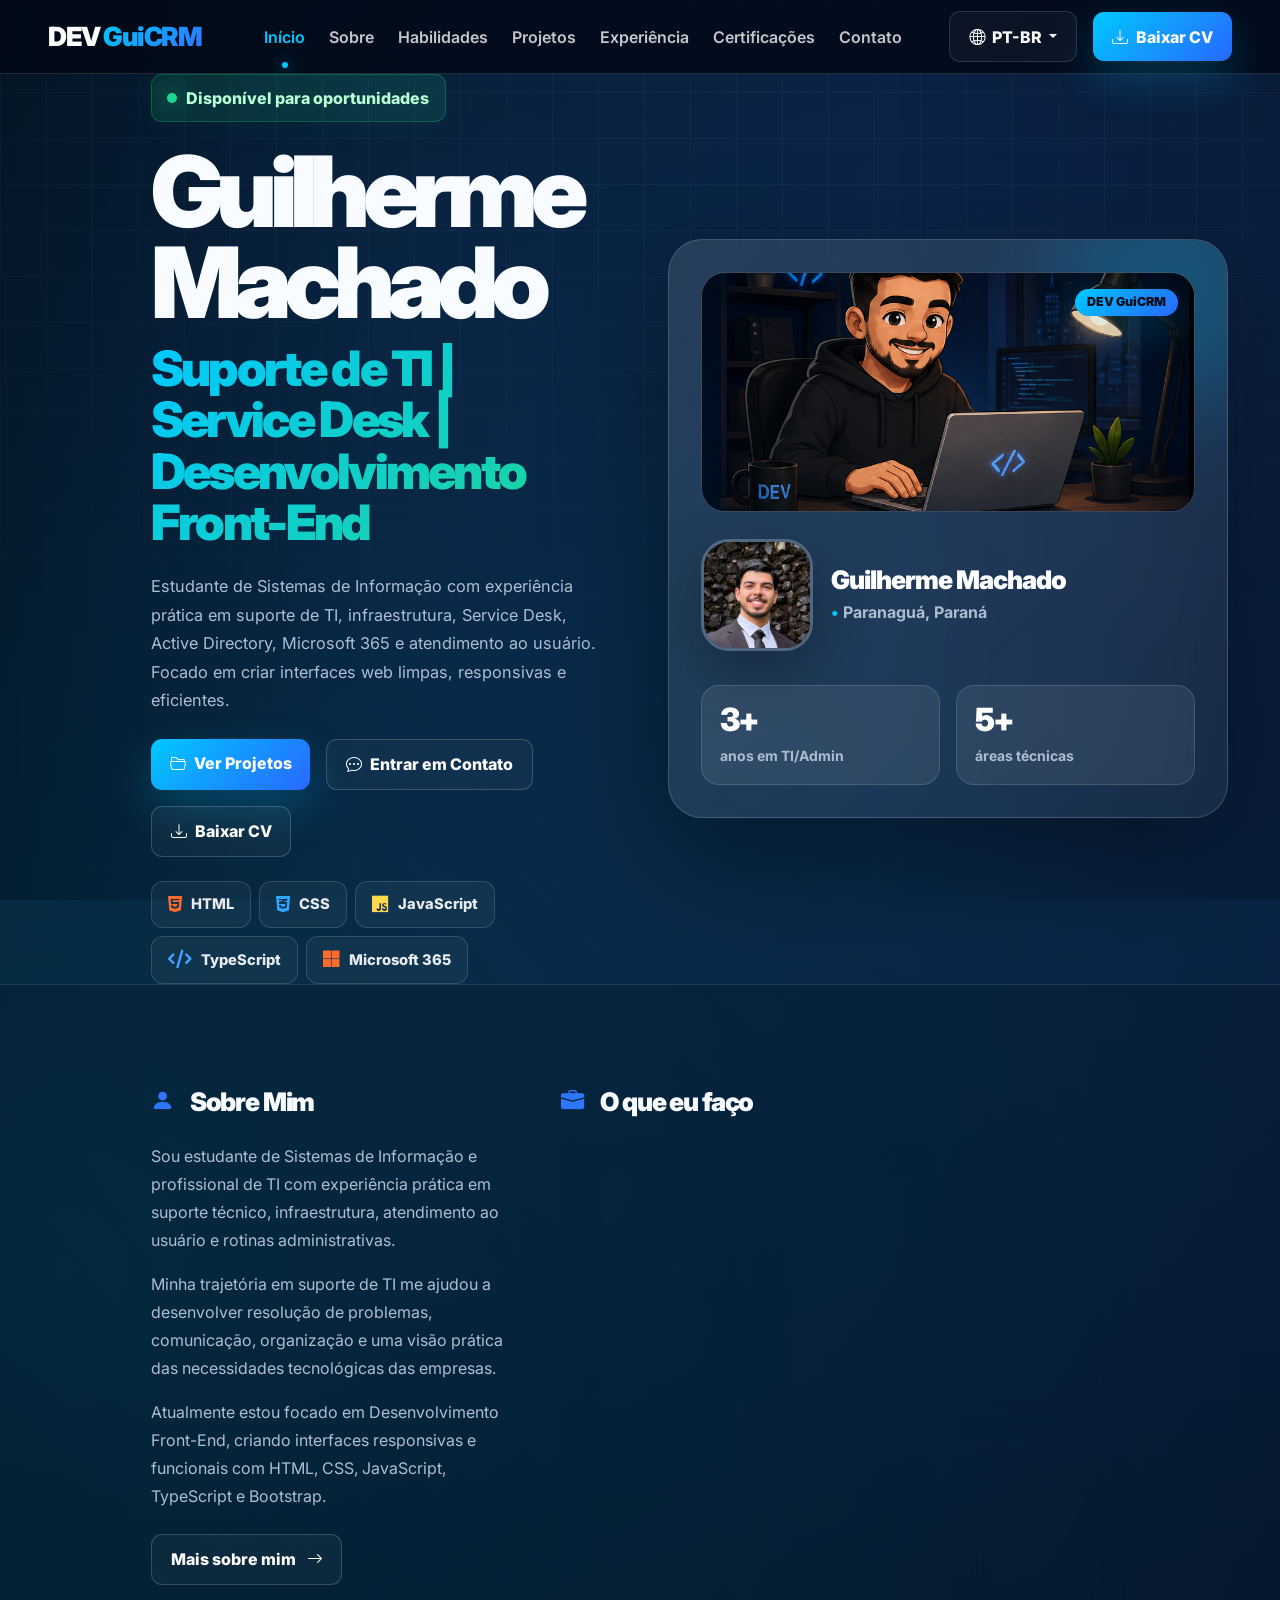
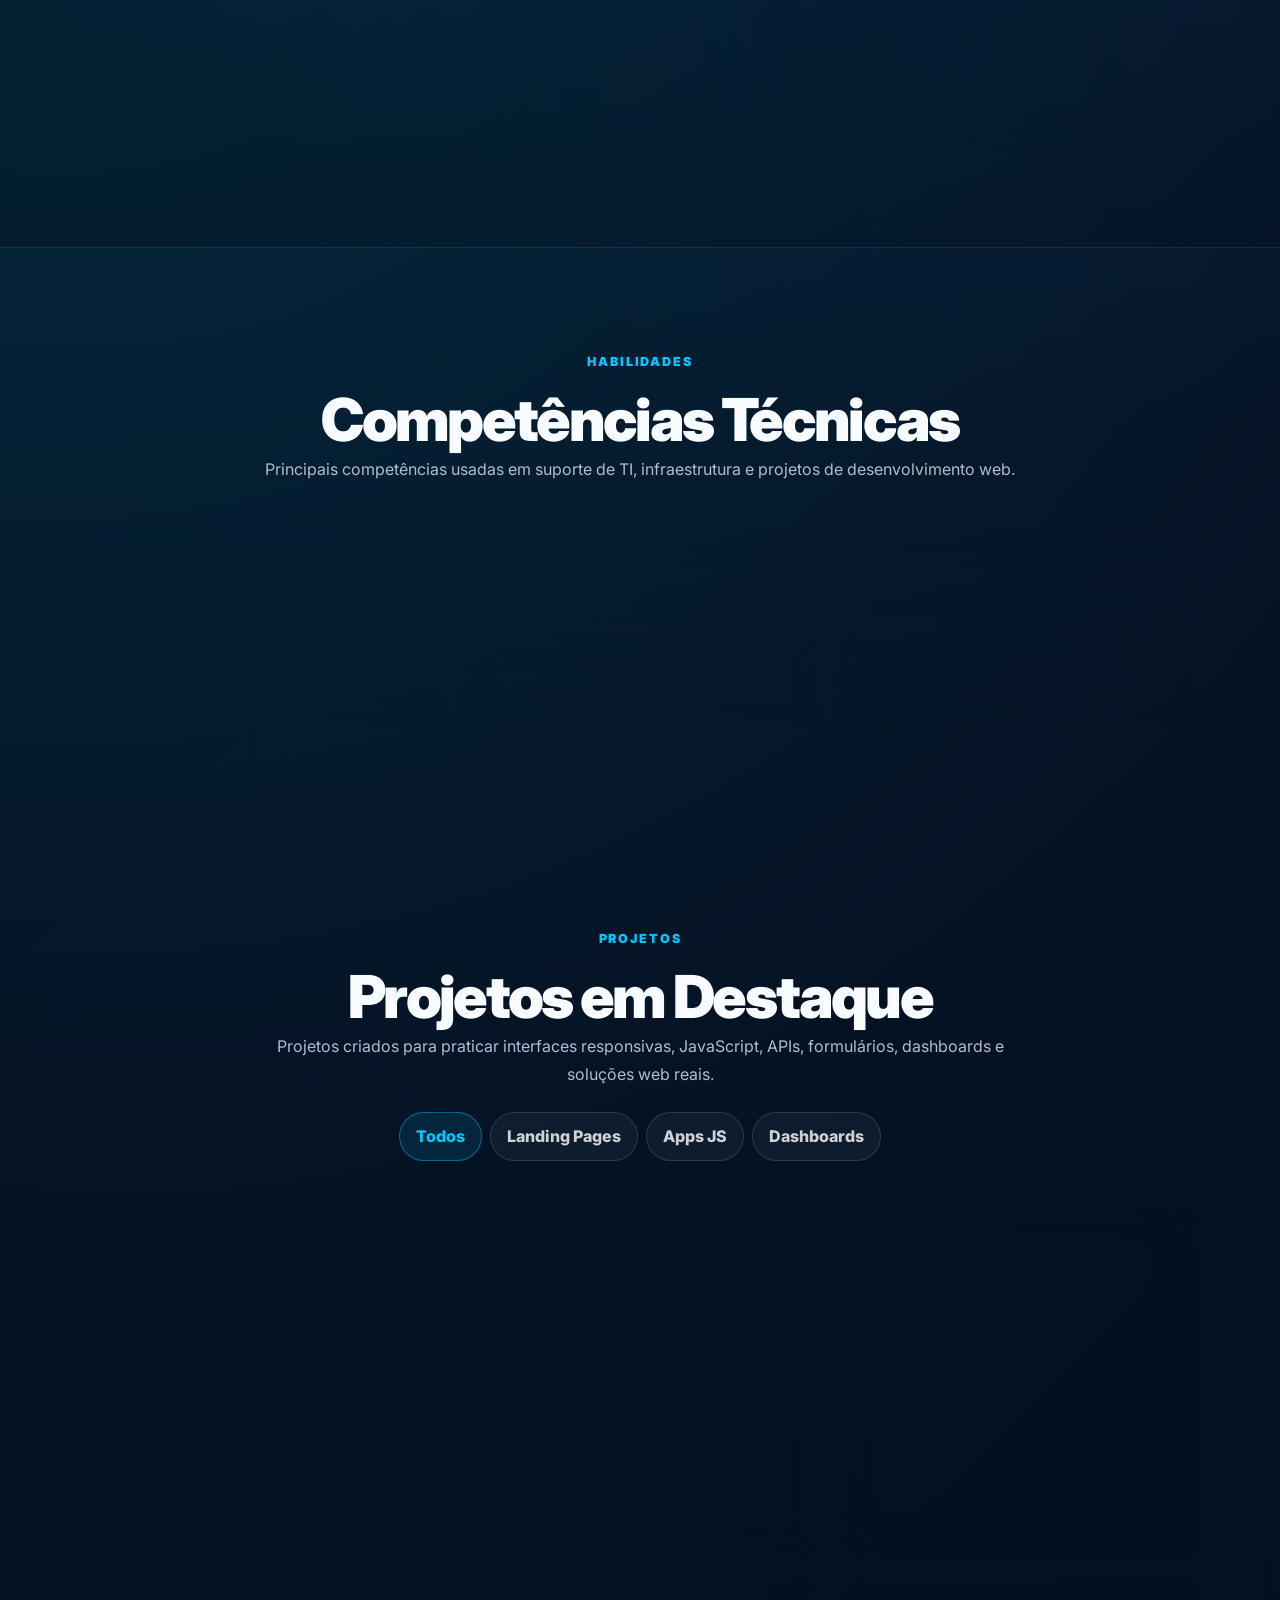
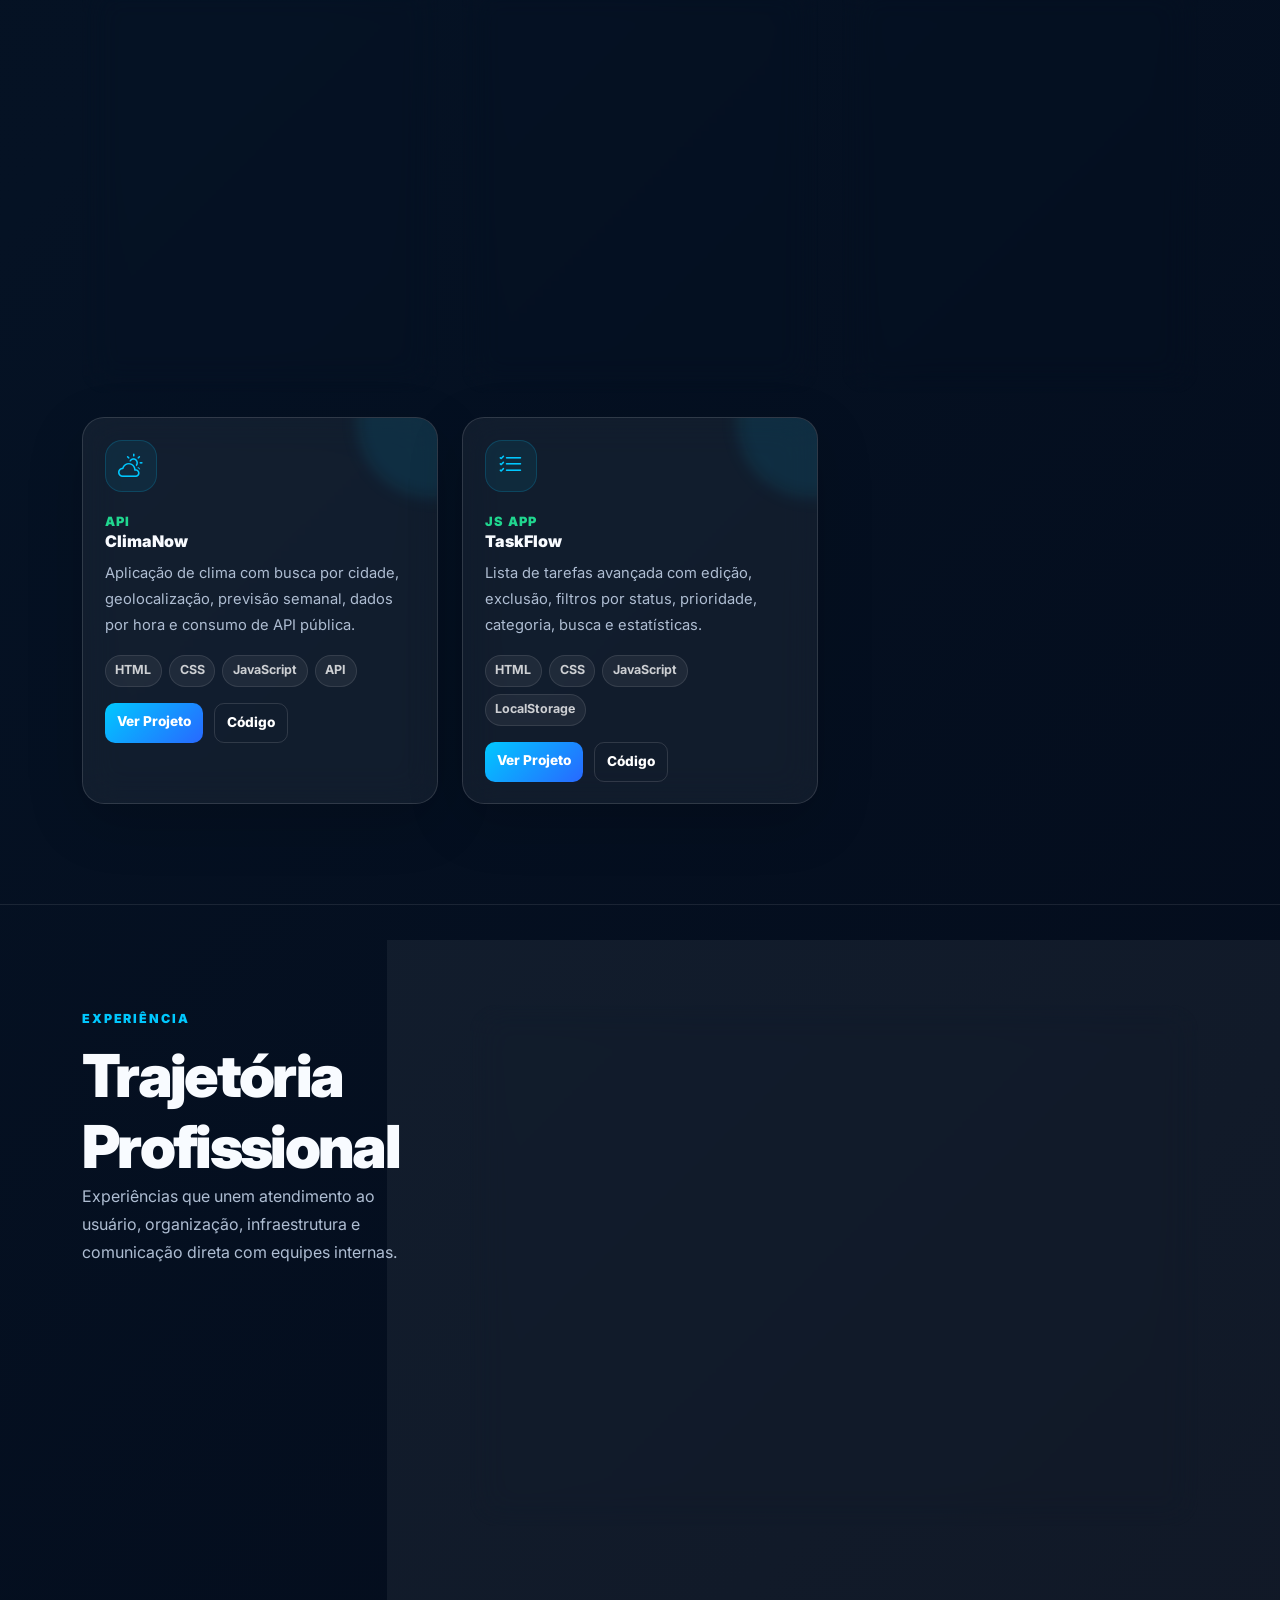
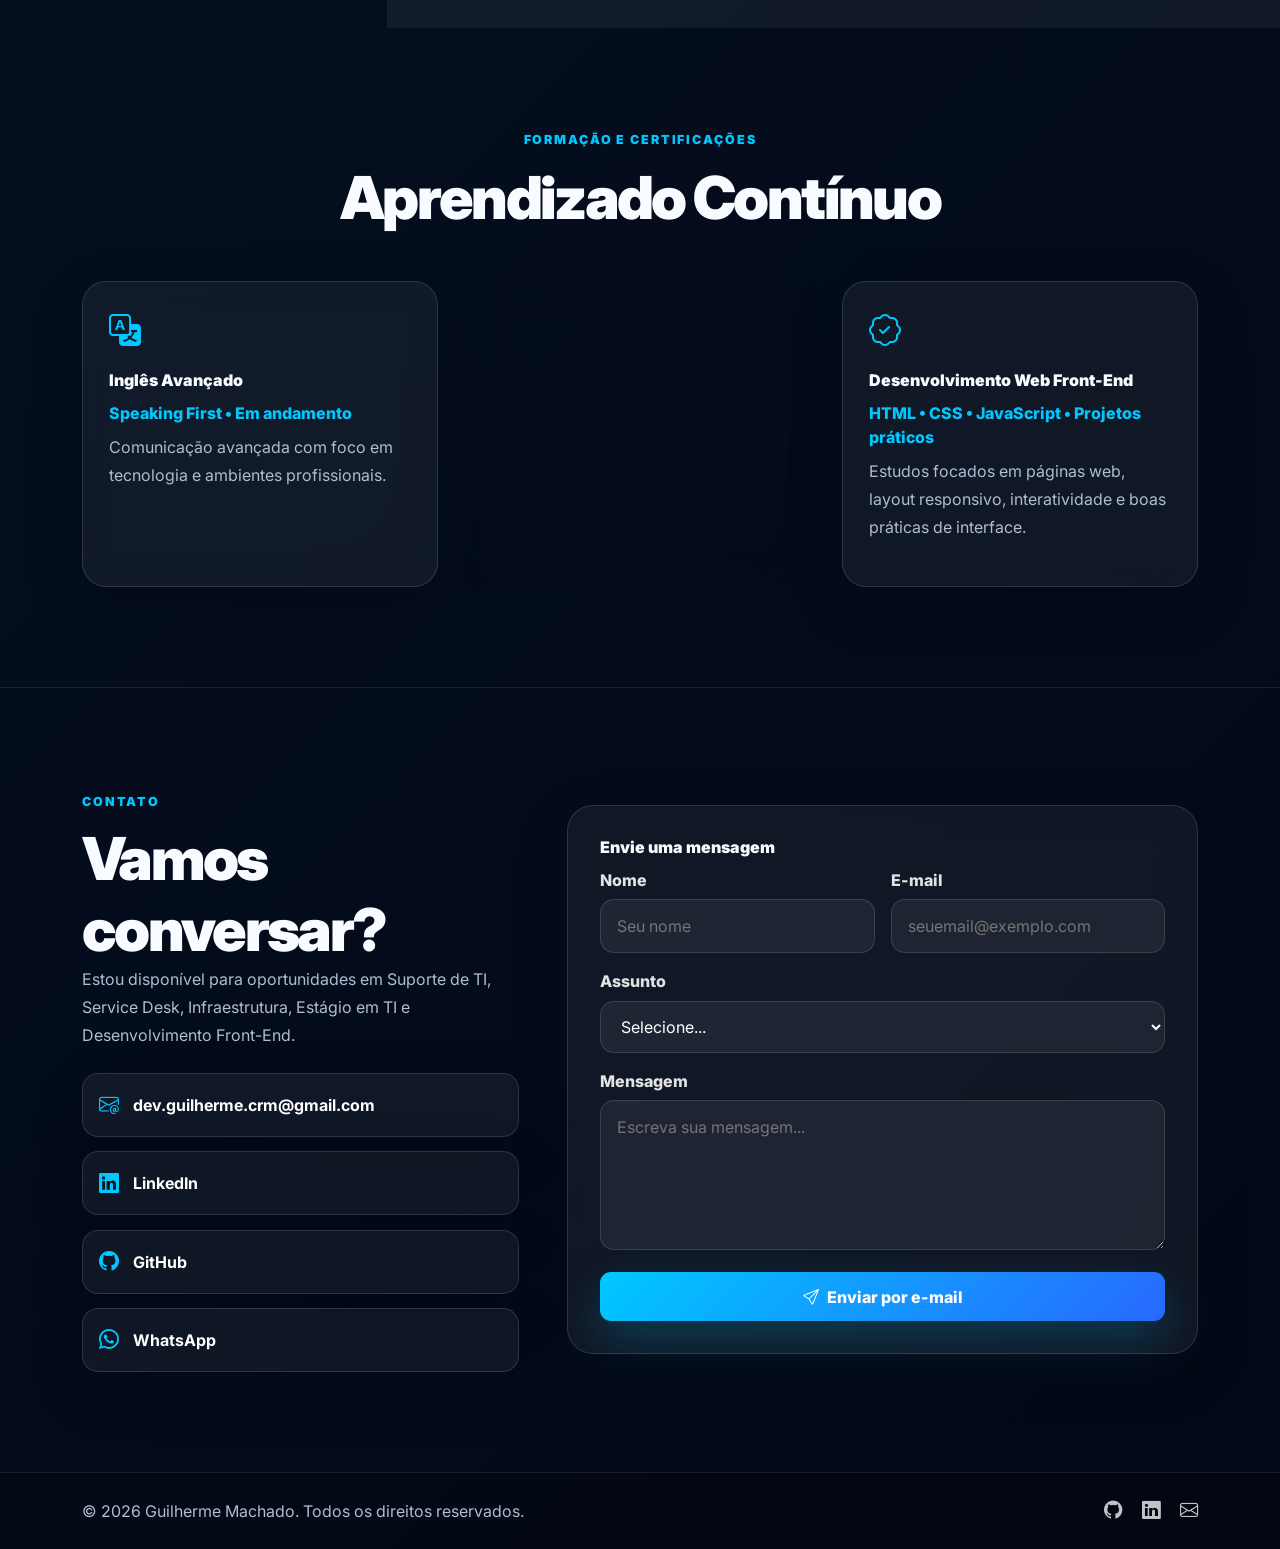
==== pt-br.html @ d614b1da "Add files via upload" ====
<!DOCTYPE html>
<html lang="pt-BR" data-bs-theme="dark">
<head>
  <meta charset="UTF-8" />
  <meta name="viewport" content="width=device-width, initial-scale=1.0" />
  <meta name="description" content="Portfólio de Guilherme Machado — Suporte de TI, Service Desk e Desenvolvimento Front-End." />
  <meta name="author" content="Guilherme Machado" />
  <title>Guilherme Machado | Suporte de TI & Desenvolvimento Front-End</title>

  <link rel="preconnect" href="https://fonts.googleapis.com" />
  <link rel="preconnect" href="https://fonts.gstatic.com" crossorigin />
  <link href="https://fonts.googleapis.com/css2?family=Inter:wght@300;400;500;600;700;800;900&display=swap" rel="stylesheet" />

  <link href="https://cdn.jsdelivr.net/npm/bootstrap@5.3.3/dist/css/bootstrap.min.css" rel="stylesheet" />
  <link href="https://cdn.jsdelivr.net/npm/bootstrap-icons@1.11.3/font/bootstrap-icons.min.css" rel="stylesheet" />
  <link href="https://cdnjs.cloudflare.com/ajax/libs/font-awesome/6.5.2/css/all.min.css" rel="stylesheet" />

  <link rel="stylesheet" href="style.css" />
</head>

<body data-bs-spy="scroll" data-bs-target="#mainNavbar" data-bs-offset="90" tabindex="0">
  <nav id="mainNavbar" class="navbar navbar-expand-lg fixed-top navbar-dark portfolio-navbar">
    <div class="container-fluid px-3 px-lg-5">
      <a class="navbar-brand brand" href="#home" aria-label="Ir para o início">
        <span>DEV</span> <strong>GuiCRM</strong>
      </a>

      <button class="navbar-toggler border-0" type="button" data-bs-toggle="offcanvas" data-bs-target="#mobileMenu" aria-controls="mobileMenu" aria-label="Abrir menu">
        <span class="navbar-toggler-icon"></span>
      </button>

      <div class="collapse navbar-collapse" id="navbarContent">
        <ul class="navbar-nav mx-auto gap-lg-3">
          <li class="nav-item"><a class="nav-link active" href="#home">Início</a></li>
          <li class="nav-item"><a class="nav-link" href="#about">Sobre</a></li>
          <li class="nav-item"><a class="nav-link" href="#skills">Habilidades</a></li>
          <li class="nav-item"><a class="nav-link" href="#projects">Projetos</a></li>
          <li class="nav-item"><a class="nav-link" href="#experience">Experiência</a></li>
          <li class="nav-item"><a class="nav-link" href="#certifications">Certificações</a></li>
          <li class="nav-item"><a class="nav-link" href="#contact">Contato</a></li>
        </ul>

        <div class="d-none d-lg-flex align-items-center gap-3">
          <div class="dropdown">
            <button class="btn btn-language dropdown-toggle" type="button" data-bs-toggle="dropdown" aria-expanded="false">
              <i class="bi bi-globe2 me-1"></i> PT-BR
            </button>
            <ul class="dropdown-menu dropdown-menu-end">
              <li><a class="dropdown-item" href="index.html">English</a></li>
              <li><a class="dropdown-item active" href="pt-br.html">Português</a></li>
            </ul>
          </div>
          <a class="btn btn-download" href="assets/Currículo-Guilherme.pdf" download>
            <i class="bi bi-download me-2"></i>Baixar CV
          </a>
        </div>
      </div>
    </div>
  </nav>

  <div class="offcanvas offcanvas-end" tabindex="-1" id="mobileMenu" aria-labelledby="mobileMenuLabel">
    <div class="offcanvas-header">
      <h5 class="offcanvas-title brand" id="mobileMenuLabel"><span>DEV</span> <strong>GuiCRM</strong></h5>
      <button type="button" class="btn-close btn-close-white" data-bs-dismiss="offcanvas" aria-label="Fechar"></button>
    </div>
    <div class="offcanvas-body">
      <div class="d-grid gap-2 mobile-links">
        <a href="#home" data-bs-dismiss="offcanvas">Início</a>
        <a href="#about" data-bs-dismiss="offcanvas">Sobre</a>
        <a href="#skills" data-bs-dismiss="offcanvas">Habilidades</a>
        <a href="#projects" data-bs-dismiss="offcanvas">Projetos</a>
        <a href="#experience" data-bs-dismiss="offcanvas">Experiência</a>
        <a href="#certifications" data-bs-dismiss="offcanvas">Certificações</a>
        <a href="#contact" data-bs-dismiss="offcanvas">Contato</a>
      </div>
      <div class="d-grid gap-2 mt-4">
        <a class="btn btn-language" href="index.html"><i class="bi bi-globe2 me-1"></i> English</a>
        <a class="btn btn-download" href="assets/curriculo-guilherme-machado.pdf" download><i class="bi bi-download me-2"></i>Baixar CV</a>
      </div>
    </div>
  </div>

  <main>
    <section id="home" class="hero-section section-border">
      <div class="container-fluid px-3 px-lg-5">
        <div class="row align-items-center min-vh-100 g-5">
          <div class="col-lg-6 col-xl-5 offset-xl-1 reveal">
            <div class="availability-badge mb-4">
              <span></span> Disponível para oportunidades
            </div>

            <h1 class="hero-title">
              Guilherme<br />Machado
            </h1>

            <h2 class="hero-role gradient-text">
              Suporte de TI | Service Desk | Desenvolvimento Front-End
            </h2>

            <p class="hero-description mt-4">
              Estudante de Sistemas de Informação com experiência prática em suporte de TI, infraestrutura, Service Desk, Active Directory, Microsoft 365 e atendimento ao usuário. Focado em criar interfaces web limpas, responsivas e eficientes.
            </p>

            <div class="hero-actions d-flex flex-wrap gap-3 mt-4">
              <a href="#projects" class="btn btn-main"><i class="bi bi-folder2-open me-2"></i>Ver Projetos</a>
              <a href="#contact" class="btn btn-ghost"><i class="bi bi-chat-dots me-2"></i>Entrar em Contato</a>
              <a href="assets/curriculo-guilherme-machado.pdf" class="btn btn-ghost" download><i class="bi bi-download me-2"></i>Baixar CV</a>
            </div>

            <div class="tech-stack d-flex flex-wrap gap-2 mt-4">
              <span><i class="fa-brands fa-html5 html"></i> HTML</span>
              <span><i class="fa-brands fa-css3-alt css"></i> CSS</span>
              <span><i class="fa-brands fa-js js"></i> JavaScript</span>
              <span><i class="fa-solid fa-code ts"></i> TypeScript</span>
              <span><i class="fa-brands fa-microsoft ms"></i> Microsoft 365</span>
            </div>
          </div>

          <div class="col-lg-6 reveal">
            <div class="hero-profile-card floating-card">
              <div class="hero-media position-relative">
                <img
                  class="hero-video"
                  src="assets/hero-illustration.png"
                  alt="Ilustração de desenvolvedor"
                />

                <div class="hero-card-badge">
                  DEV GuiCRM
                </div>
              </div>

              <div class="hero-profile-info">
                <img class="profile-avatar" src="assets/profile.jpeg" alt="Foto de perfil de Guilherme Machado" />
                <div>
                  <h2>Guilherme Machado</h2>
                  <p><span>•</span> Paranaguá, Paraná</p>
                </div>
              </div>

              <div class="row g-3 mt-2">
                <div class="col-6">
                  <div class="hero-stat-card">
                    <strong>3+</strong>
                    <small>anos em TI/Admin</small>
                  </div>
                </div>
                <div class="col-6">
                  <div class="hero-stat-card">
                    <strong>5+</strong>
                    <small>áreas técnicas</small>
                  </div>
                </div>
              </div>
            </div>
          </div>
          </div>
        </div>
      </div>
    </section>

    <section id="about" class="about-preview section-padding section-border">
      <div class="container-fluid px-3 px-lg-5">
        <div class="row g-5 align-items-start">
          <div class="col-lg-4 offset-xl-1 reveal">
            <div class="section-heading mini">
              <i class="bi bi-person-fill"></i>
              <h2>Sobre Mim</h2>
            </div>
            <p>
              Sou estudante de Sistemas de Informação e profissional de TI com experiência prática em suporte técnico, infraestrutura, atendimento ao usuário e rotinas administrativas.
            </p>
            <p>
              Minha trajetória em suporte de TI me ajudou a desenvolver resolução de problemas, comunicação, organização e uma visão prática das necessidades tecnológicas das empresas.
            </p>
            <p>
              Atualmente estou focado em Desenvolvimento Front-End, criando interfaces responsivas e funcionais com HTML, CSS, JavaScript, TypeScript e Bootstrap.
            </p>
            <a href="#experience" class="btn btn-outline-clean mt-2">Mais sobre mim <i class="bi bi-arrow-right ms-2"></i></a>
          </div>

          <div class="col-lg-7 col-xl-6 reveal">
            <div class="section-heading mini">
              <i class="bi bi-briefcase-fill"></i>
              <h2>O que eu faço</h2>
            </div>

            <div class="row g-3 service-grid">
              <div class="col-md-6 col-xl-4">
                <article class="feature-card">
                  <i class="bi bi-headset"></i>
                  <h3>Suporte de TI</h3>
                  <p>Atendimento ao usuário, diagnóstico de problemas e resolução de incidentes.</p>
                </article>
              </div>
              <div class="col-md-6 col-xl-4">
                <article class="feature-card">
                  <i class="bi bi-pc-display-horizontal"></i>
                  <h3>Service Desk</h3>
                  <p>Experiência com rotinas de Service Desk e atendimento técnico.</p>
                </article>
              </div>
              <div class="col-md-6 col-xl-4">
                <article class="feature-card">
                  <i class="bi bi-server"></i>
                  <h3>Infraestrutura</h3>
                  <p>Active Directory, contas, permissões e rede.</p>
                </article>
              </div>
              <div class="col-md-6 col-xl-4">
                <article class="feature-card">
                  <i class="fa-brands fa-microsoft"></i>
                  <h3>Microsoft 365</h3>
                  <p>Gestão de usuários, aplicações, permissões e suporte.</p>
                </article>
              </div>
              <div class="col-md-6 col-xl-4">
                <article class="feature-card">
                  <i class="bi bi-code-slash"></i>
                  <h3>Desenvolvimento Front-End</h3>
                  <p>Criação de interfaces modernas com código limpo e responsivo.</p>
                </article>
              </div>
              <div class="col-md-6 col-xl-4">
                <article class="feature-card">
                  <i class="bi bi-puzzle-fill"></i>
                  <h3>Resolução de Problemas</h3>
                  <p>Pensamento analítico e foco em soluções eficientes.</p>
                </article>
              </div>
            </div>
          </div>
        </div>
      </div>
    </section>

    <section id="skills" class="section-padding">
      <div class="container">
        <div class="text-center mb-5 reveal">
          <span class="section-label">Habilidades</span>
          <h2 class="section-title">Competências Técnicas</h2>
          <p class="section-text mx-auto">Principais competências usadas em suporte de TI, infraestrutura e projetos de desenvolvimento web.</p>
        </div>

        <div class="row g-3">
          <div class="col-md-6 col-lg-4 reveal"><div class="skill-card"><span>HTML / CSS</span><strong>85%</strong><div><i style="width:85%"></i></div></div></div>
          <div class="col-md-6 col-lg-4 reveal"><div class="skill-card"><span>JavaScript</span><strong>70%</strong><div><i style="width:70%"></i></div></div></div>
          <div class="col-md-6 col-lg-4 reveal"><div class="skill-card"><span>Bootstrap</span><strong>78%</strong><div><i style="width:78%"></i></div></div></div>
          <div class="col-md-6 col-lg-4 reveal"><div class="skill-card"><span>Suporte de TI</span><strong>90%</strong><div><i style="width:90%"></i></div></div></div>
          <div class="col-md-6 col-lg-4 reveal"><div class="skill-card"><span>Microsoft 365</span><strong>82%</strong><div><i style="width:82%"></i></div></div></div>
          <div class="col-md-6 col-lg-4 reveal"><div class="skill-card"><span>Active Directory</span><strong>76%</strong><div><i style="width:76%"></i></div></div></div>
        </div>
      </div>
    </section>

    <section id="projects" class="section-padding section-border">
      <div class="container">
        <div class="text-center mb-4 reveal">
          <span class="section-label">Projetos</span>
          <h2 class="section-title">Projetos em Destaque</h2>
          <p class="section-text mx-auto">Projetos criados para praticar interfaces responsivas, JavaScript, APIs, formulários, dashboards e soluções web reais.</p>
        </div>

        <div class="project-filters d-flex flex-wrap justify-content-center gap-2 mb-5 reveal">
          <button class="filter-btn active" data-filter="all">Todos</button>
          <button class="filter-btn" data-filter="landing">Landing Pages</button>
          <button class="filter-btn" data-filter="app">Apps JS</button>
          <button class="filter-btn" data-filter="dashboard">Dashboards</button>
        </div>

        <div class="row g-4" id="projectsGrid">
          <div class="col-md-6 col-lg-4 project-item reveal" data-category="landing">
            <article class="project-card">
              <div class="project-icon"><i class="bi bi-tools"></i></div>
              <span>Landing Page</span>
              <h3>DH Manutenções</h3>
              <p>Site empresarial responsivo para prestação de serviços, com apresentação, galeria, contato e agendamento pelo WhatsApp.</p>
              <div class="tags"><b>HTML</b><b>CSS</b><b>JavaScript</b><b>WhatsApp</b></div>
              <div class="links"><a href="https://devguicrm.github.io/DH-Manutencoes/" target="_blank">Ver Projeto</a><a href="https://github.com/devguicrm/DH-Manutencoes" target="_blank">Código</a></div>
            </article>
          </div>

          <div class="col-md-6 col-lg-4 project-item reveal" data-category="landing">
            <article class="project-card">
              <div class="project-icon"><i class="bi bi-car-front-fill"></i></div>
              <span>Landing Page</span>
              <h3>Lancer Club CWB</h3>
              <p>Página automotiva responsiva com layout escuro, galeria, carrossel de fotos, seção de eventos e navegação moderna.</p>
              <div class="tags"><b>HTML</b><b>CSS</b><b>JavaScript</b><b>Bootstrap</b></div>
              <div class="links"><a href="https://devguicrm.github.io/Lancer-Club-CWB/" target="_blank">Ver Projeto</a><a href="https://github.com/devguicrm/Lancer-Club-CWB" target="_blank">Código</a></div>
            </article>
          </div>

          <div class="col-md-6 col-lg-4 project-item reveal" data-category="landing">
            <article class="project-card">
              <div class="project-icon"><i class="bi bi-buildings"></i></div>
              <span>Landing Page</span>
              <h3>Eckó Arquitetura</h3>
              <p>Site institucional de arquitetura com foco em apresentação profissional, serviços, layout moderno e responsividade.</p>
              <div class="tags"><b>HTML</b><b>CSS</b><b>JavaScript</b></div>
              <div class="links"><a href="https://devguicrm.github.io/Ecko-arquitetura/" target="_blank">Ver Projeto</a><a href="https://github.com/devguicrm/Ecko-arquitetura" target="_blank">Código</a></div>
            </article>
          </div>

          <div class="col-md-6 col-lg-4 project-item reveal" data-category="dashboard">
            <article class="project-card">
              <div class="project-icon"><i class="bi bi-kanban"></i></div>
              <span>Dashboard</span>
              <h3>ServiceControl</h3>
              <p>Dashboard de ordens de serviço com cadastro, edição, exclusão, filtros, indicadores e persistência de dados no navegador.</p>
              <div class="tags"><b>HTML</b><b>CSS</b><b>JavaScript</b><b>LocalStorage</b></div>
              <div class="links"><a href="https://devguicrm.github.io/Dashboard-Controle-de-servicos-empresariais/" target="_blank">Ver Projeto</a><a href="https://github.com/devguicrm/Dashboard-Controle-de-servicos-empresariais" target="_blank">Código</a></div>
            </article>
          </div>

          <div class="col-md-6 col-lg-4 project-item reveal" data-category="app">
            <article class="project-card">
              <div class="project-icon"><i class="bi bi-bag-check"></i></div>
              <span>JS App</span>
              <h3>Cardápio Digital Delivery</h3>
              <p>Cardápio digital com produtos dinâmicos, filtros, busca, carrinho, cálculo total e envio de pedido pelo WhatsApp.</p>
              <div class="tags"><b>HTML</b><b>CSS</b><b>JavaScript</b><b>LocalStorage</b></div>
              <div class="links"><a href="https://devguicrm.github.io/Menu-Digital-e-Delivery/" target="_blank">Ver Projeto</a><a href="https://github.com/devguicrm/Menu-Digital-e-Delivery" target="_blank">Código</a></div>
            </article>
          </div>

          <div class="col-md-6 col-lg-4 project-item reveal" data-category="app">
            <article class="project-card">
              <div class="project-icon"><i class="bi bi-shield-lock"></i></div>
              <span>JS App</span>
              <h3>AuthFlow</h3>
              <p>Interface moderna de login e cadastro com validação de formulário, exibição de senha, medidor de força e tema claro/escuro.</p>
              <div class="tags"><b>HTML</b><b>CSS</b><b>JavaScript</b><b>UI</b></div>
              <div class="links"><a href="https://devguicrm.github.io/Authflow-Login-e-Cadastro/" target="_blank">Ver Projeto</a><a href="https://github.com/devguicrm/Authflow-Login-e-Cadastro" target="_blank">Código</a></div>
            </article>
          </div>

          <div class="col-md-6 col-lg-4 project-item reveal" data-category="app">
            <article class="project-card">
              <div class="project-icon"><i class="bi bi-cloud-sun"></i></div>
              <span>API</span>
              <h3>ClimaNow</h3>
              <p>Aplicação de clima com busca por cidade, geolocalização, previsão semanal, dados por hora e consumo de API pública.</p>
              <div class="tags"><b>HTML</b><b>CSS</b><b>JavaScript</b><b>API</b></div>
              <div class="links"><a href="https://devguicrm.github.io/Clima-App/" target="_blank">Ver Projeto</a><a href="https://github.com/devguicrm/Clima-App" target="_blank">Código</a></div>
            </article>
          </div>

          <div class="col-md-6 col-lg-4 project-item reveal" data-category="app">
            <article class="project-card">
              <div class="project-icon"><i class="bi bi-list-check"></i></div>
              <span>JS App</span>
              <h3>TaskFlow</h3>
              <p>Lista de tarefas avançada com edição, exclusão, filtros por status, prioridade, categoria, busca e estatísticas.</p>
              <div class="tags"><b>HTML</b><b>CSS</b><b>JavaScript</b><b>LocalStorage</b></div>
              <div class="links"><a href="https://devguicrm.github.io/Taskflow/" target="_blank">Ver Projeto</a><a href="https://github.com/devguicrm/Taskflow" target="_blank">Código</a></div>
            </article>
          </div>
        </div>
      </div>
    </section>

    <section id="experience" class="section-padding">
      <div class="container">
        <div class="row g-5">
          <div class="col-lg-4 reveal">
            <span class="section-label">Experiência</span>
            <h2 class="section-title">Trajetória Profissional</h2>
            <p class="section-text">Experiências que unem atendimento ao usuário, organização, infraestrutura e comunicação direta com equipes internas.</p>
          </div>
          <div class="col-lg-8 reveal">
            <div class="timeline-card">
              <div class="timeline-item">
                <h3>Estagiário de TI — Rocha Terminais Portuários e Logística</h3>
                <span>jun/2025 – abr/2026 • Paranaguá, PR</span>
                <p>Atendimento Nível 1, Service Desk, Active Directory, Microsoft 365, configuração de equipamentos, redes, videoconferência, impressoras e CFTV.</p>
              </div>
              <div class="timeline-item">
                <h3>Balanceiro — Delta Porto Armazenagem</h3>
                <span>jul/2024 – abr/2025 • Paranaguá, PR</span>
                <p>Controle operacional, pesagem de veículos, registro de dados, conferência de documentos e comunicação com motoristas e equipes internas.</p>
              </div>
              <div class="timeline-item">
                <h3>Estagiário Administrativo e de TI — Prefeitura Municipal de Paranaguá</h3>
                <span>jan/2023 – jul/2024 • Paranaguá, PR</span>
                <p>Protocolo administrativo, atendimento ao público, sistemas internos, suporte técnico, manutenção de computadores, impressoras, hardware, software e infraestrutura.</p>
              </div>
            </div>
          </div>
        </div>
      </div>
    </section>

    <section id="certifications" class="section-padding section-border">
      <div class="container">
        <div class="text-center mb-5 reveal">
          <span class="section-label">Formação e Certificações</span>
          <h2 class="section-title">Aprendizado Contínuo</h2>
        </div>
        <div class="row g-4">
          <div class="col-md-4 reveal"><article class="cert-card"><i class="bi bi-translate"></i><h3>Inglês Avançado</h3><p>Speaking First • Em andamento</p><span>Comunicação avançada com foco em tecnologia e ambientes profissionais.</span></article></div>
          <div class="col-md-4 reveal"><article class="cert-card"><i class="bi bi-mortarboard"></i><h3>Bacharelado em Sistemas de Informação</h3><p>Grupo de Ensino ISULPAR • Em andamento</p><span>Formação acadêmica em tecnologia, sistemas, desenvolvimento e fundamentos da computação.</span></article></div>
          <div class="col-md-4 reveal"><article class="cert-card"><i class="bi bi-patch-check"></i><h3>Desenvolvimento Web Front-End</h3><p>HTML • CSS • JavaScript • Projetos práticos</p><span>Estudos focados em páginas web, layout responsivo, interatividade e boas práticas de interface.</span></article></div>
        </div>
      </div>
    </section>

    <section id="contact" class="section-padding">
      <div class="container">
        <div class="row g-5 align-items-center">
          <div class="col-lg-5 reveal">
            <span class="section-label">Contato</span>
            <h2 class="section-title">Vamos conversar?</h2>
            <p class="section-text">Estou disponível para oportunidades em Suporte de TI, Service Desk, Infraestrutura, Estágio em TI e Desenvolvimento Front-End.</p>
            <div class="contact-list mt-4">
              <a href="mailto:dev.guilherme.crm@gmail.com"><i class="bi bi-envelope-at"></i>dev.guilherme.crm@gmail.com</a>
              <a href="https://www.linkedin.com/in/guilherme-machado-990a64284" target="_blank"><i class="bi bi-linkedin"></i>LinkedIn</a>
              <a href="https://github.com/devguicrm" target="_blank"><i class="bi bi-github"></i>GitHub</a>
              <a href="https://wa.me/5541996453142" target="_blank"><i class="bi bi-whatsapp"></i>WhatsApp</a>
            </div>
          </div>
          <div class="col-lg-7 reveal">
            <form id="contactForm" class="contact-form">
              <h3>Envie uma mensagem</h3>
              <div class="row g-3">
                <div class="col-md-6"><label for="name">Nome</label><input id="name" type="text" required placeholder="Seu nome" /></div>
                <div class="col-md-6"><label for="email">E-mail</label><input id="email" type="email" required placeholder="seuemail@exemplo.com" /></div>
                <div class="col-12"><label for="subject">Assunto</label><select id="subject" required><option value="">Selecione...</option><option>Oportunidade de emprego</option><option>Suporte de TI</option><option>Desenvolvimento Front-End</option><option>Networking</option></select></div>
                <div class="col-12"><label for="message">Mensagem</label><textarea id="message" rows="5" required placeholder="Escreva sua mensagem..."></textarea></div>
                <div class="col-12"><button class="btn btn-main w-100" type="submit"><i class="bi bi-send me-2"></i>Enviar por e-mail</button></div>
              </div>
            </form>
          </div>
        </div>
      </div>
    </section>
  </main>

  <footer>
    <div class="container d-flex flex-column flex-md-row justify-content-between align-items-center gap-3">
      <p class="mb-0">© <span id="currentYear"></span> Guilherme Machado. Todos os direitos reservados.</p>
      <div class="footer-socials">
        <a href="https://github.com/devguicrm" target="_blank" aria-label="GitHub"><i class="bi bi-github"></i></a>
        <a href="https://www.linkedin.com/in/guilherme-machado-990a64284" target="_blank" aria-label="LinkedIn"><i class="bi bi-linkedin"></i></a>
        <a href="mailto:dev.guilherme.crm@gmail.com" aria-label="E-mail"><i class="bi bi-envelope"></i></a>
      </div>
    </div>
  </footer>

  <button id="backToTop" class="back-to-top" aria-label="Voltar ao topo"><i class="bi bi-arrow-up-short"></i></button>

  <script src="https://cdn.jsdelivr.net/npm/bootstrap@5.3.3/dist/js/bootstrap.bundle.min.js"></script>
  <script src="script.js"></script>
</body>
</html>
---- style.css ----
:root {
  --bg: #020c18;
  --bg-soft: #061629;
  --card: rgba(255, 255, 255, 0.055);
  --card-strong: rgba(255, 255, 255, 0.085);
  --border: rgba(255, 255, 255, 0.13);
  --text: #f8fbff;
  --muted: #aebdd2;
  --accent: #00c8ff;
  --accent-2: #20d68f;
  --blue: #2f76ff;
  --shadow: 0 28px 90px rgba(0, 0, 0, 0.38);
}

* {
  box-sizing: border-box;
  scroll-behavior: smooth;
}

body {
  margin: 0;
  font-family: "Inter", system-ui, -apple-system, BlinkMacSystemFont, "Segoe UI", sans-serif;
  color: var(--text);
  background:
    radial-gradient(circle at 5% 20%, rgba(0, 200, 255, 0.15), transparent 30%),
    radial-gradient(circle at 95% 5%, rgba(47, 118, 255, 0.20), transparent 28%),
    linear-gradient(135deg, #04101f 0%, #051224 45%, #030816 100%);
  overflow-x: hidden;
}

body::before {
  content: "";
  position: fixed;
  inset: 0;
  pointer-events: none;
  background-image:
    linear-gradient(rgba(255,255,255,0.035) 1px, transparent 1px),
    linear-gradient(90deg, rgba(255,255,255,0.035) 1px, transparent 1px);
  background-size: 46px 46px;
  mask-image: linear-gradient(to bottom, black 20%, transparent 78%);
  z-index: -2;
}

body::after {
  content: "";
  position: fixed;
  inset: 0;
  pointer-events: none;
  background: linear-gradient(90deg, rgba(0,0,0,0.25), transparent 28%, transparent 70%, rgba(0,0,0,0.18));
  z-index: -1;
}

::selection {
  background: rgba(0, 200, 255, 0.35);
}

.portfolio-navbar {
  min-height: 74px;
  background: rgba(2, 8, 20, 0.80) !important;
  border-bottom: 1px solid var(--border);
  backdrop-filter: blur(18px);
}

.brand {
  color: #fff !important;
  font-size: 1.65rem;
  font-weight: 900;
  letter-spacing: -0.055em;
  text-decoration: none;
}

.brand strong {
  background: linear-gradient(135deg, var(--accent), var(--blue));
  -webkit-background-clip: text;
  background-clip: text;
  color: transparent;
}

.navbar .nav-link {
  color: rgba(255,255,255,0.77) !important;
  font-weight: 600;
  position: relative;
  padding-inline: 0.25rem !important;
}

.navbar .nav-link::after {
  content: "";
  width: 6px;
  height: 6px;
  background: var(--accent);
  border-radius: 50%;
  position: absolute;
  left: 50%;
  transform: translateX(-50%) scale(0);
  bottom: -11px;
  transition: 0.25s ease;
  box-shadow: 0 0 18px var(--accent);
}

.navbar .nav-link:hover,
.navbar .nav-link.active {
  color: var(--accent) !important;
}

.navbar .nav-link:hover::after,
.navbar .nav-link.active::after {
  transform: translateX(-50%) scale(1);
}

.btn-language,
.btn-download,
.btn-main,
.btn-ghost,
.btn-outline-clean {
  border-radius: 11px;
  font-weight: 800;
  padding: 0.78rem 1.18rem;
  transition: 0.25s ease;
  text-decoration: none;
}

.btn-language {
  color: #fff;
  border: 1px solid var(--border);
  background: rgba(255,255,255,0.04);
}

.btn-download,
.btn-main {
  color: #fff;
  border: 0;
  background: linear-gradient(135deg, #00c8ff, #2868ff);
  box-shadow: 0 18px 45px rgba(0, 200, 255, 0.22);
}

.btn-download:hover,
.btn-main:hover {
  transform: translateY(-3px);
  color: #fff;
  box-shadow: 0 26px 60px rgba(0, 200, 255, 0.30);
}

.btn-ghost,
.btn-outline-clean {
  border: 1px solid rgba(255,255,255,0.18);
  color: #fff;
  background: rgba(255,255,255,0.035);
}

.btn-ghost:hover,
.btn-outline-clean:hover {
  color: var(--accent);
  border-color: rgba(0, 200, 255, 0.5);
  background: rgba(0,200,255,0.08);
  transform: translateY(-2px);
}

.dropdown-menu,
.offcanvas {
  background: rgba(5, 15, 31, 0.96);
  border: 1px solid var(--border);
  backdrop-filter: blur(20px);
  box-shadow: var(--shadow);
}

.dropdown-item {
  color: rgba(255,255,255,0.78);
}

.dropdown-item:hover,
.dropdown-item.active {
  background: rgba(0,200,255,0.12);
  color: var(--accent);
}

.mobile-links a {
  color: #fff;
  text-decoration: none;
  padding: 0.9rem 1rem;
  border-radius: 14px;
  background: rgba(255,255,255,0.06);
  border: 1px solid var(--border);
}

.hero-section {
  position: relative;
  overflow: hidden;
  padding-top: 74px;
}

.section-border {
  border-bottom: 1px solid rgba(255,255,255,0.09);
}

.availability-badge {
  display: inline-flex;
  align-items: center;
  gap: 0.6rem;
  color: #b8ffd5;
  background: rgba(28, 206, 117, 0.13);
  border: 1px solid rgba(28, 206, 117, 0.28);
  padding: 0.68rem 0.95rem;
  border-radius: 11px;
  font-weight: 800;
  box-shadow: 0 0 35px rgba(28, 206, 117, 0.05);
}

.availability-badge span {
  width: 10px;
  height: 10px;
  border-radius: 50%;
  background: var(--accent-2);
  box-shadow: 0 0 22px var(--accent-2);
}

.hero-title {
  margin: 0;
  font-size: clamp(3.4rem, 8vw, 6.15rem);
  line-height: 0.93;
  letter-spacing: -0.075em;
  font-weight: 900;
}

.hero-role {
  margin: 0.9rem 0 0;
  font-size: clamp(1.75rem, 4vw, 3.05rem);
  line-height: 1.05;
  letter-spacing: -0.055em;
  font-weight: 900;
  max-width: 730px;
}

.gradient-text {
  background: linear-gradient(135deg, var(--accent), var(--accent-2));
  -webkit-background-clip: text;
  background-clip: text;
  color: transparent;
}

.hero-description,
.section-text,
.about-preview p,
.feature-card p,
.project-card p,
.timeline-item p,
.cert-card span {
  color: var(--muted);
  line-height: 1.75;
}

.hero-description {
  font-size: 1.02rem;
  max-width: 660px;
}

.tech-stack span {
  display: inline-flex;
  align-items: center;
  gap: 0.58rem;
  color: rgba(255,255,255,0.90);
  border: 1px solid rgba(255,255,255,0.14);
  background: rgba(255,255,255,0.045);
  border-radius: 12px;
  padding: 0.73rem 1rem;
  font-size: 0.92rem;
  font-weight: 800;
}

.tech-stack i {
  font-size: 1.18rem;
}

.html { color: #ff6b2d; }
.css { color: #2fa7ff; }
.js { color: #ffd84a; }
.ts { color: #45a3ff; }
.ms { color: #ff6b2d; }

.hero-art-wrapper {
  position: relative;
  min-height: 590px;
  display: grid;
  place-items: center;
  isolation: isolate;
}

.hero-art-wrapper::before {
  content: "";
  position: absolute;
  inset: 12% 5% 6% 2%;
  background: radial-gradient(circle, rgba(0,200,255,0.22), transparent 62%);
  filter: blur(26px);
  z-index: -1;
}

.hero-art {
  width: min(780px, 100%);
  border-radius: 36px;
  object-fit: cover;
  box-shadow: 0 40px 120px rgba(0,0,0,0.40);
  mask-image: linear-gradient(to right, transparent 0%, black 16%, black 90%, transparent 100%);
}

.floating-chip {
  position: absolute;
  z-index: 2;
  display: inline-flex;
  align-items: center;
  gap: 0.6rem;
  border: 1px solid rgba(0,200,255,0.28);
  background: rgba(4,18,36,0.72);
  backdrop-filter: blur(18px);
  color: #dff7ff;
  border-radius: 16px;
  padding: 0.75rem 1rem;
  font-weight: 800;
  box-shadow: 0 18px 55px rgba(0,0,0,0.20);
}

.floating-chip i {
  color: var(--accent);
}

.chip-top { top: 17%; right: 4%; }
.chip-bottom { left: 8%; bottom: 16%; }

.section-padding {
  padding: 100px 0;
}

.about-preview {
  background: rgba(0,0,0,0.13);
}

.section-heading.mini {
  display: flex;
  align-items: center;
  gap: 1rem;
  margin-bottom: 1.4rem;
}

.section-heading.mini i {
  color: var(--blue);
  font-size: 1.45rem;
}

.section-heading.mini h2,
.section-title {
  margin: 0;
  font-weight: 900;
  letter-spacing: -0.045em;
}

.section-heading.mini h2 {
  font-size: 1.6rem;
}

.section-label {
  color: var(--accent);
  text-transform: uppercase;
  letter-spacing: 0.15em;
  font-weight: 900;
  font-size: 0.78rem;
}

.section-title {
  margin-top: 0.7rem;
  font-size: clamp(2.2rem, 5vw, 3.7rem);
}

.section-text {
  max-width: 760px;
}

.feature-card,
.skill-card,
.project-card,
.timeline-card,
.cert-card,
.contact-form,
.contact-list a {
  background: var(--card);
  border: 1px solid var(--border);
  backdrop-filter: blur(18px);
  box-shadow: 0 18px 55px rgba(0,0,0,0.17);
  transition: 0.28s ease;
}

.feature-card:hover,
.skill-card:hover,
.project-card:hover,
.cert-card:hover,
.contact-list a:hover {
  transform: translateY(-6px);
  border-color: rgba(0,200,255,0.38);
  background: var(--card-strong);
}

.feature-card {
  height: 100%;
  padding: 1.35rem;
  border-radius: 16px;
}

.feature-card i {
  color: var(--accent);
  font-size: 2.2rem;
  margin-bottom: 1rem;
  display: inline-block;
  filter: drop-shadow(0 0 14px rgba(0,200,255,0.35));
}

.feature-card h3,
.project-card h3,
.timeline-item h3,
.cert-card h3,
.contact-form h3 {
  font-size: 1rem;
  font-weight: 900;
  margin-bottom: 0.65rem;
}

.feature-card p,
.project-card p {
  font-size: 0.92rem;
  margin-bottom: 0;
}

.skill-card {
  padding: 1.25rem;
  border-radius: 18px;
}

.skill-card span,
.skill-card strong {
  font-weight: 900;
}

.skill-card {
  display: grid;
  gap: 0.9rem;
  grid-template-columns: 1fr auto;
}

.skill-card div {
  grid-column: 1 / -1;
  height: 9px;
  border-radius: 999px;
  background: rgba(255,255,255,0.08);
  overflow: hidden;
}

.skill-card div i {
  display: block;
  height: 100%;
  border-radius: 999px;
  background: linear-gradient(90deg, var(--accent), var(--accent-2));
}

.project-filters .filter-btn {
  border: 1px solid var(--border);
  background: rgba(255,255,255,0.045);
  color: rgba(255,255,255,0.80);
  border-radius: 999px;
  padding: 0.72rem 1rem;
  font-weight: 800;
  transition: 0.22s ease;
}

.project-filters .filter-btn:hover,
.project-filters .filter-btn.active {
  color: var(--accent);
  border-color: rgba(0,200,255,0.42);
  background: rgba(0,200,255,0.11);
}

.project-card {
  position: relative;
  min-height: 100%;
  padding: 1.35rem;
  border-radius: 22px;
  overflow: hidden;
}

.project-card::after {
  content: "";
  position: absolute;
  width: 150px;
  height: 150px;
  right: -70px;
  top: -70px;
  border-radius: 50%;
  background: rgba(0,200,255,0.10);
  filter: blur(8px);
}

.project-icon {
  width: 52px;
  height: 52px;
  display: grid;
  place-items: center;
  border-radius: 17px;
  margin-bottom: 1rem;
  color: var(--accent);
  font-size: 1.55rem;
  border: 1px solid rgba(0,200,255,0.18);
  background: rgba(0,200,255,0.08);
}

.project-card > span {
  color: var(--accent-2);
  font-weight: 900;
  font-size: 0.8rem;
  text-transform: uppercase;
  letter-spacing: 0.08em;
}

.tags {
  display: flex;
  flex-wrap: wrap;
  gap: 0.45rem;
  margin: 1rem 0;
}

.tags b {
  color: rgba(255,255,255,0.78);
  background: rgba(255,255,255,0.06);
  border: 1px solid rgba(255,255,255,0.10);
  border-radius: 999px;
  padding: 0.35rem 0.6rem;
  font-size: 0.78rem;
}

.links {
  display: flex;
  gap: 0.7rem;
  flex-wrap: wrap;
  margin-top: auto;
}

.links a {
  color: #fff;
  text-decoration: none;
  border-radius: 10px;
  border: 1px solid var(--border);
  padding: 0.55rem 0.75rem;
  font-weight: 800;
  font-size: 0.85rem;
}

.links a:first-child {
  background: linear-gradient(135deg, #00c8ff, #2868ff);
  border: 0;
}

.timeline-card,
.contact-form {
  border-radius: 26px;
  padding: 2rem;
}

.timeline-item {
  position: relative;
  padding-left: 1.6rem;
  padding-bottom: 1.7rem;
  border-left: 2px solid rgba(0,200,255,0.35);
}

.timeline-item:last-child {
  padding-bottom: 0;
}

.timeline-item::before {
  content: "";
  position: absolute;
  left: -8px;
  top: 0.2rem;
  width: 14px;
  height: 14px;
  border-radius: 50%;
  background: var(--accent);
  box-shadow: 0 0 0 7px rgba(0,200,255,0.10);
}

.timeline-item span,
.cert-card p {
  color: var(--accent);
  font-weight: 800;
  margin-bottom: 0.5rem;
  display: block;
}

.cert-card {
  height: 100%;
  padding: 1.6rem;
  border-radius: 24px;
}

.cert-card i {
  color: var(--accent);
  font-size: 2rem;
  margin-bottom: 1rem;
  display: inline-block;
}

.contact-list {
  display: grid;
  gap: 0.9rem;
}

.contact-list a {
  color: #fff;
  text-decoration: none;
  border-radius: 16px;
  padding: 1rem;
  display: flex;
  align-items: center;
  gap: 0.85rem;
  font-weight: 700;
}

.contact-list i {
  color: var(--accent);
  font-size: 1.25rem;
}

.contact-form label {
  color: rgba(255,255,255,0.88);
  font-weight: 800;
  margin-bottom: 0.45rem;
}

.contact-form input,
.contact-form select,
.contact-form textarea {
  width: 100%;
  color: #fff;
  background: rgba(255,255,255,0.06);
  border: 1px solid var(--border);
  outline: none;
  border-radius: 14px;
  padding: 0.88rem 1rem;
}

.contact-form input:focus,
.contact-form select:focus,
.contact-form textarea:focus {
  border-color: rgba(0,200,255,0.55);
  box-shadow: 0 0 0 0.22rem rgba(0,200,255,0.12);
}

footer {
  padding: 1.5rem 0;
  color: var(--muted);
  border-top: 1px solid rgba(255,255,255,0.09);
  background: rgba(0,0,0,0.20);
}

.footer-socials a {
  color: rgba(255,255,255,0.76);
  margin-left: 1rem;
  font-size: 1.15rem;
}

.footer-socials a:hover {
  color: var(--accent);
}

.back-to-top {
  position: fixed;
  right: 22px;
  bottom: 22px;
  z-index: 999;
  width: 48px;
  height: 48px;
  display: none;
  place-items: center;
  border: 0;
  border-radius: 50%;
  color: #fff;
  background: linear-gradient(135deg, #00c8ff, #2868ff);
  box-shadow: 0 18px 45px rgba(0,200,255,0.25);
}

.back-to-top.show {
  display: grid;
}

.back-to-top i {
  font-size: 1.8rem;
}

.reveal {
  opacity: 0;
  transform: translateY(22px);
  transition: 0.75s ease;
}

.reveal.visible {
  opacity: 1;
  transform: translateY(0);
}



/* Hero profile card — old portfolio style inside the new layout */
.hero-profile-card {
  width: min(560px, 100%);
  margin-inline: auto;
  position: relative;
  overflow: hidden;
  padding: 2rem;
  border-radius: 34px;
  background: linear-gradient(135deg, rgba(255,255,255,0.12), rgba(255,255,255,0.06));
  border: 1px solid rgba(255,255,255,0.16);
  box-shadow: 0 42px 120px rgba(0,0,0,0.38);
  backdrop-filter: blur(20px);
}

.hero-profile-card::before {
  content: "";
  position: absolute;
  width: 260px;
  height: 260px;
  top: -90px;
  right: -80px;
  border-radius: 50%;
  background: rgba(0,200,255,0.20);
  filter: blur(48px);
  pointer-events: none;
}

.hero-media {
  position: relative;
  z-index: 1;
  border-radius: 24px;
  overflow: hidden;
  margin-bottom: 1.65rem;
  border: 1px solid rgba(255,255,255,0.12);
  background: rgba(0,0,0,0.18);
}

.hero-video {
  width: 100%;
  height: 238px;
  display: block;
  object-fit: cover;
}

.hero-card-badge {
  position: absolute;
  top: 1rem;
  right: 1rem;
  padding: 0.45rem 0.75rem;
  border-radius: 999px;
  background: linear-gradient(135deg, var(--accent), #2868ff);
  color: #00111d;
  font-size: 0.78rem;
  line-height: 1;
  font-weight: 900;
  box-shadow: 0 14px 40px rgba(0,200,255,0.25);
}

.hero-profile-info {
  position: relative;
  z-index: 1;
  display: flex;
  align-items: center;
  gap: 1.15rem;
  margin-bottom: 1.15rem;
}

.profile-avatar {
  width: 112px;
  height: 112px;
  object-fit: cover;
  border-radius: 28px;
  border: 3px solid rgba(255,255,255,0.22);
  box-shadow: 0 18px 60px rgba(0,0,0,0.32);
}

.hero-profile-info h2 {
  margin: 0 0 0.25rem;
  color: #fff;
  font-size: clamp(1.35rem, 2vw, 1.7rem);
  font-weight: 900;
  letter-spacing: -0.04em;
}

.hero-profile-info p {
  margin: 0;
  color: var(--muted);
  font-size: 1rem;
  font-weight: 700;
}

.hero-profile-info p span {
  color: var(--accent);
}

.hero-stat-card {
  position: relative;
  z-index: 1;
  min-height: 96px;
  padding: 1.1rem;
  border-radius: 18px;
  background: rgba(255,255,255,0.08);
  border: 1px solid rgba(255,255,255,0.13);
}

.hero-stat-card strong {
  display: block;
  color: #fff;
  font-size: 2rem;
  line-height: 1;
  font-weight: 900;
  letter-spacing: -0.04em;
  margin-bottom: 0.45rem;
}

.hero-stat-card small {
  color: var(--muted);
  font-weight: 700;
}

.floating-card {
  animation: floatCard 5.5s ease-in-out infinite;
}

@keyframes floatCard {
  0%, 100% { transform: translateY(0); }
  50% { transform: translateY(-12px); }
}

@media (max-width: 1199px) {
  .hero-title { font-size: clamp(3.2rem, 8vw, 5rem); }
  .hero-role { font-size: clamp(1.55rem, 4vw, 2.55rem); }
}

@media (max-width: 991px) {
  .portfolio-navbar { min-height: 68px; }
  .navbar .nav-link::after { display: none; }
  .hero-section { padding-top: 110px; }
  .hero-art-wrapper { min-height: auto; }
  .hero-art { mask-image: none; border-radius: 28px; }
  .floating-chip { display: none; }
  .section-padding { padding: 72px 0; }
}

@media (max-width: 576px) {
  .brand { font-size: 1.35rem; }
  .hero-title { font-size: 3.15rem; }
  .hero-role { font-size: 1.85rem; }
  .btn-main, .btn-ghost { width: 100%; text-align: center; justify-content: center; }
  .hero-actions { width: 100%; }
  .tech-stack span { flex: 1 1 100%; justify-content: center; }
}


@media (max-width: 991px) {
  .hero-profile-card {
    margin-top: 1.5rem;
    padding: 1.2rem;
    border-radius: 28px;
  }

  .hero-video {
    height: 210px;
  }

  .profile-avatar {
    width: 92px;
    height: 92px;
    border-radius: 24px;
  }
}

@media (max-width: 575px) {
  .hero-profile-info {
    align-items: flex-start;
  }

  .hero-video {
    height: 176px;
  }

  .hero-stat-card {
    min-height: 86px;
    padding: 0.9rem;
  }

  .hero-stat-card strong {
    font-size: 1.65rem;
  }
}
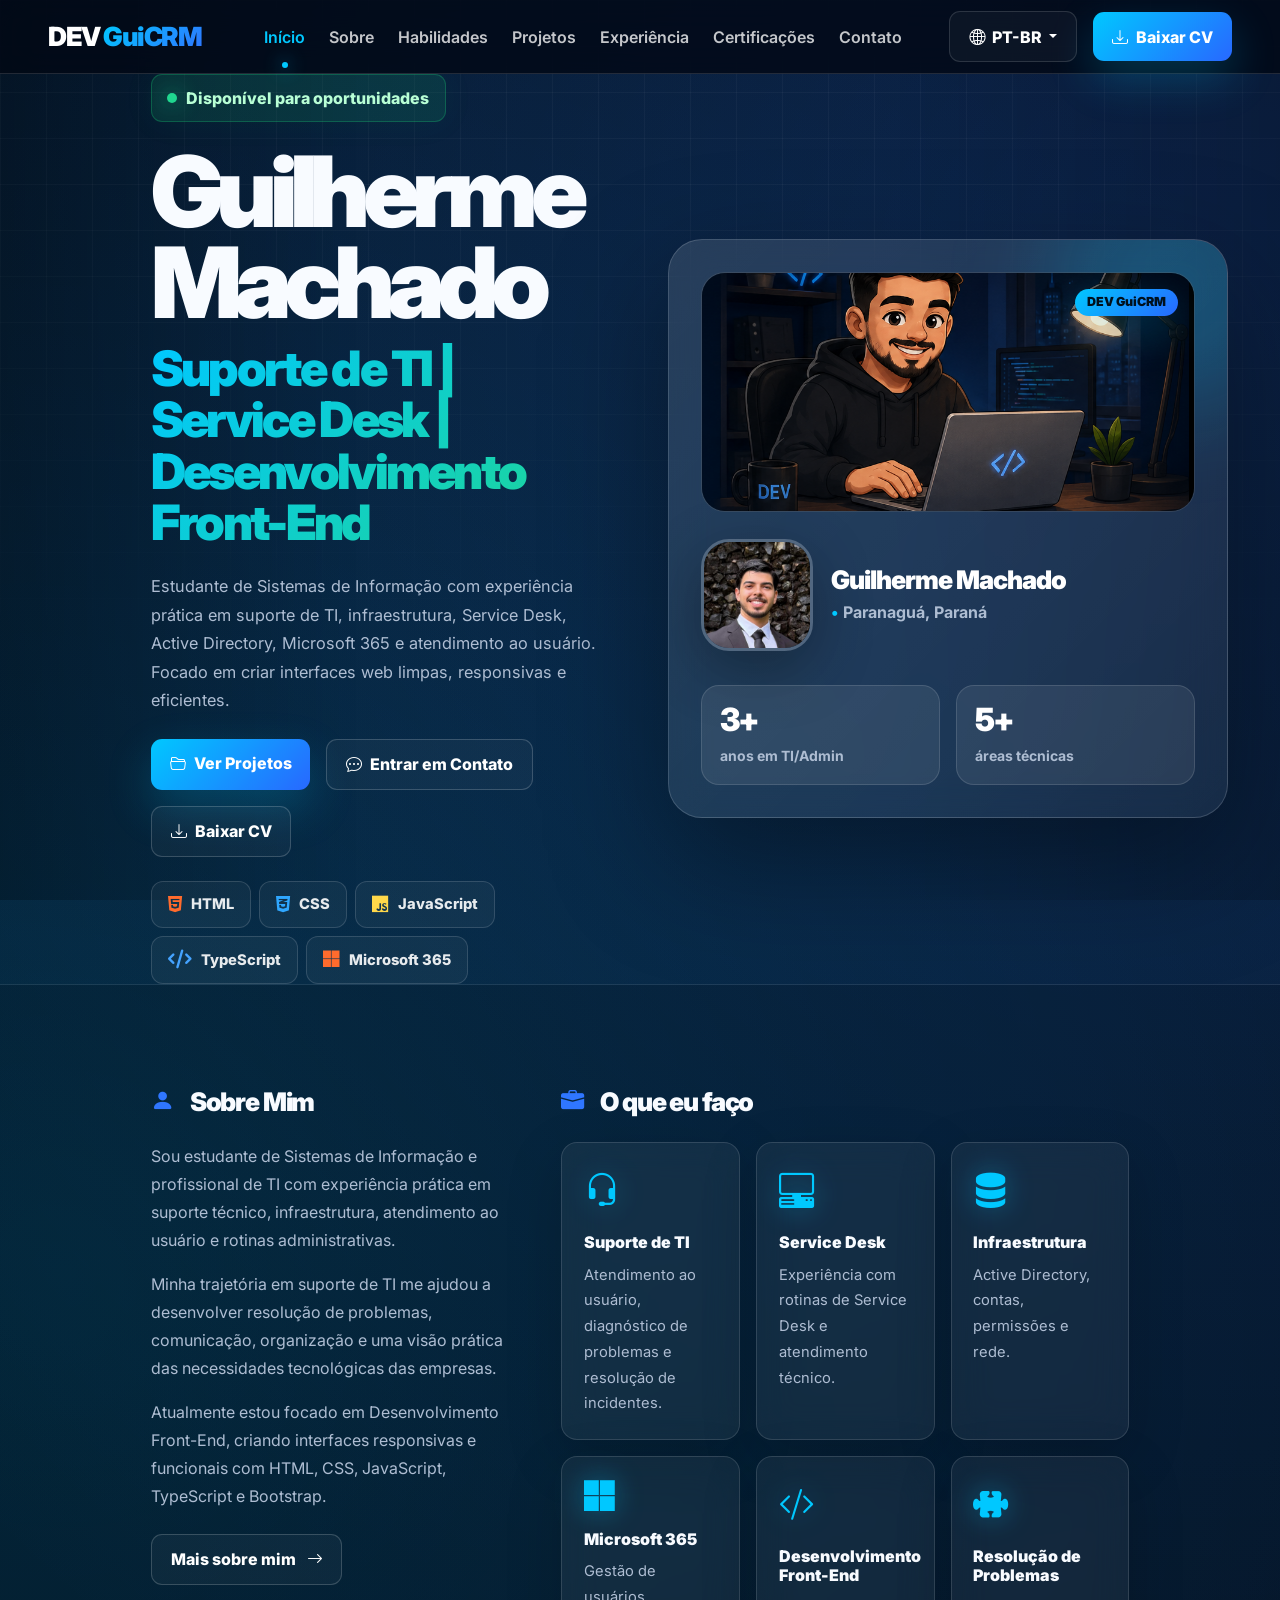
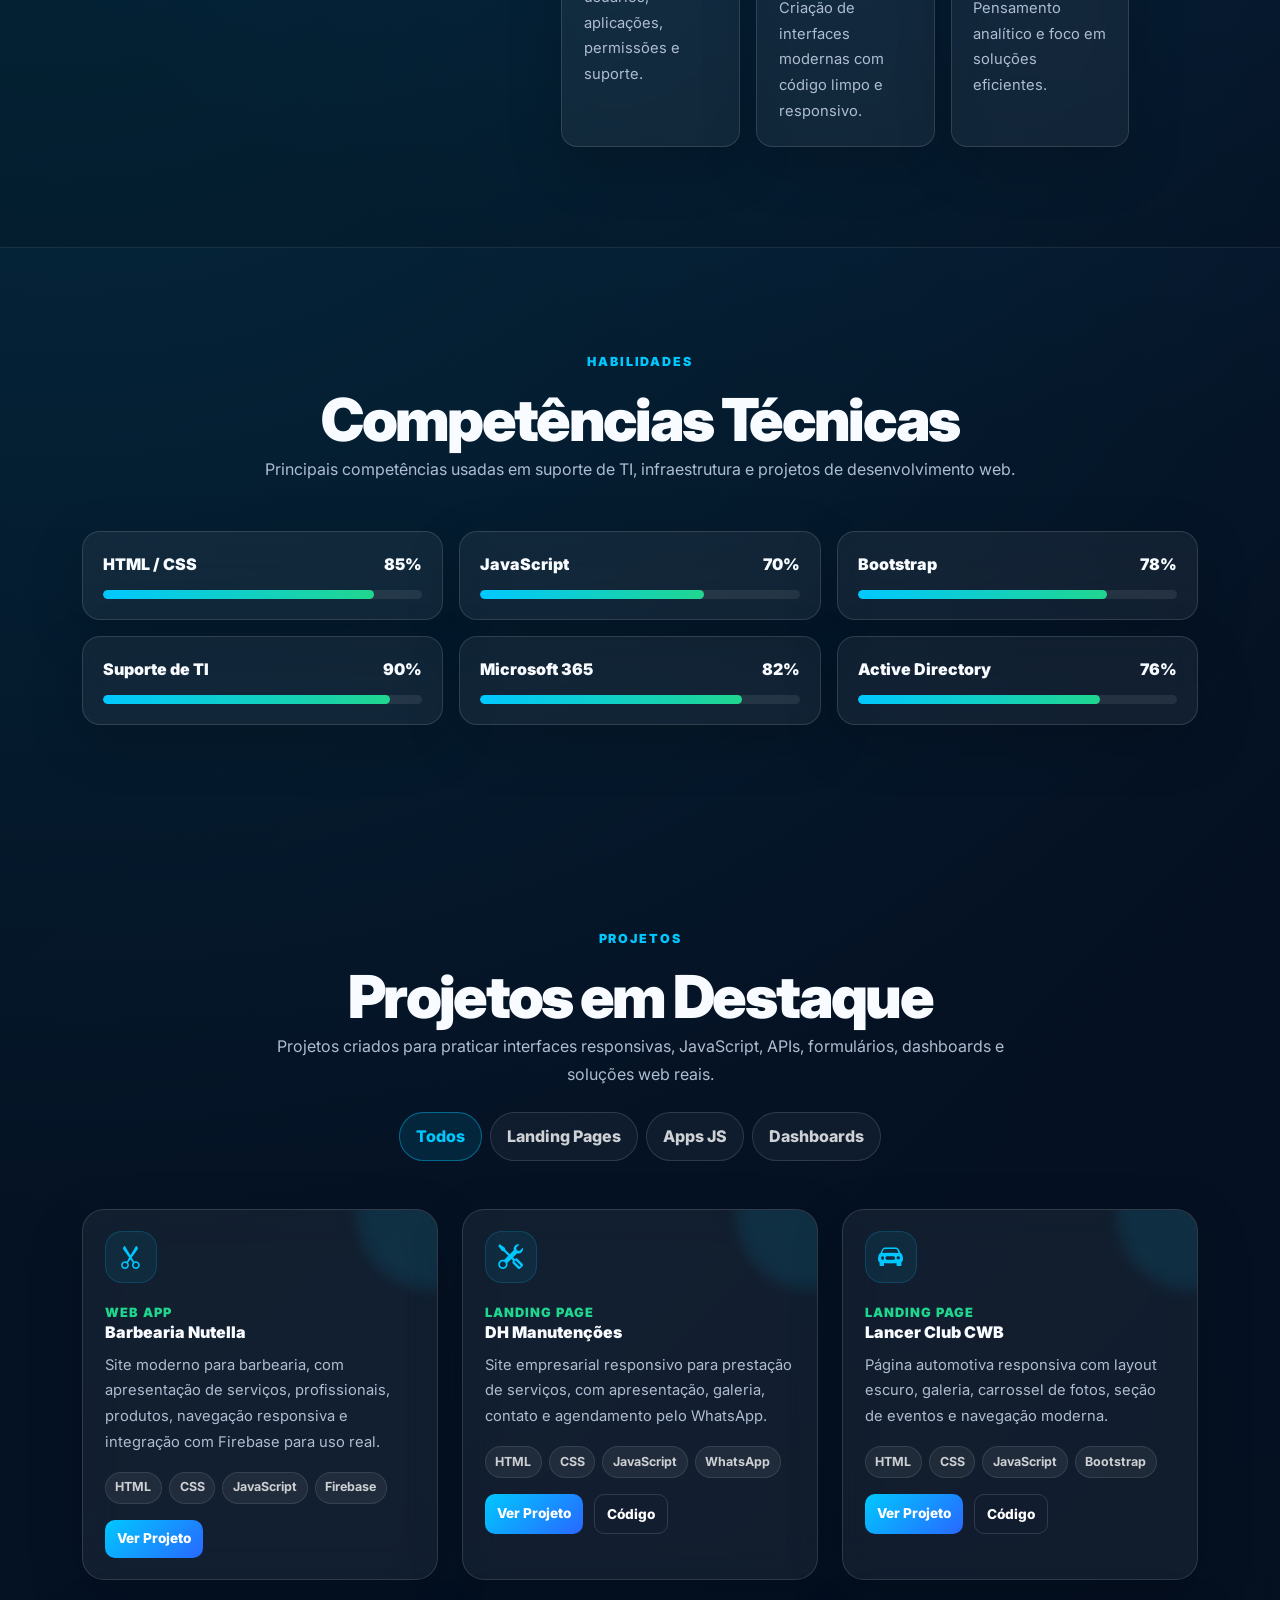
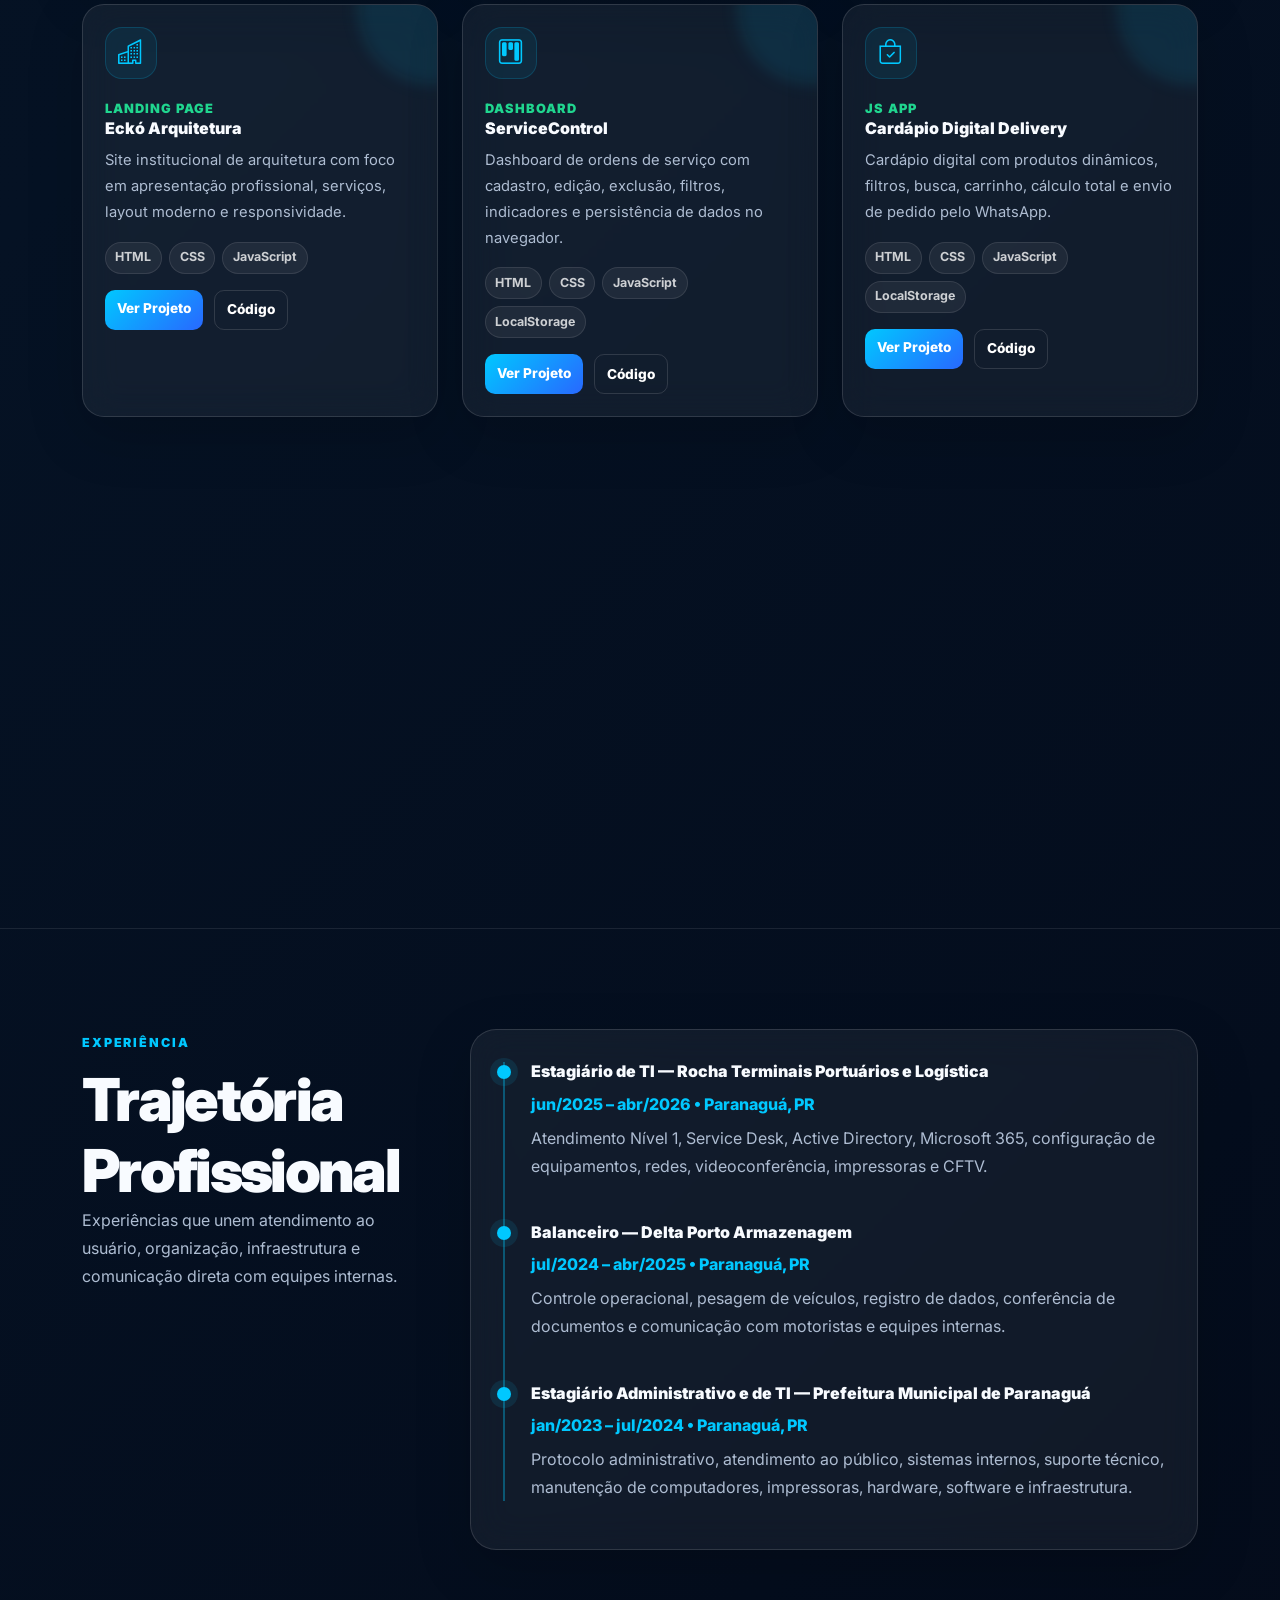
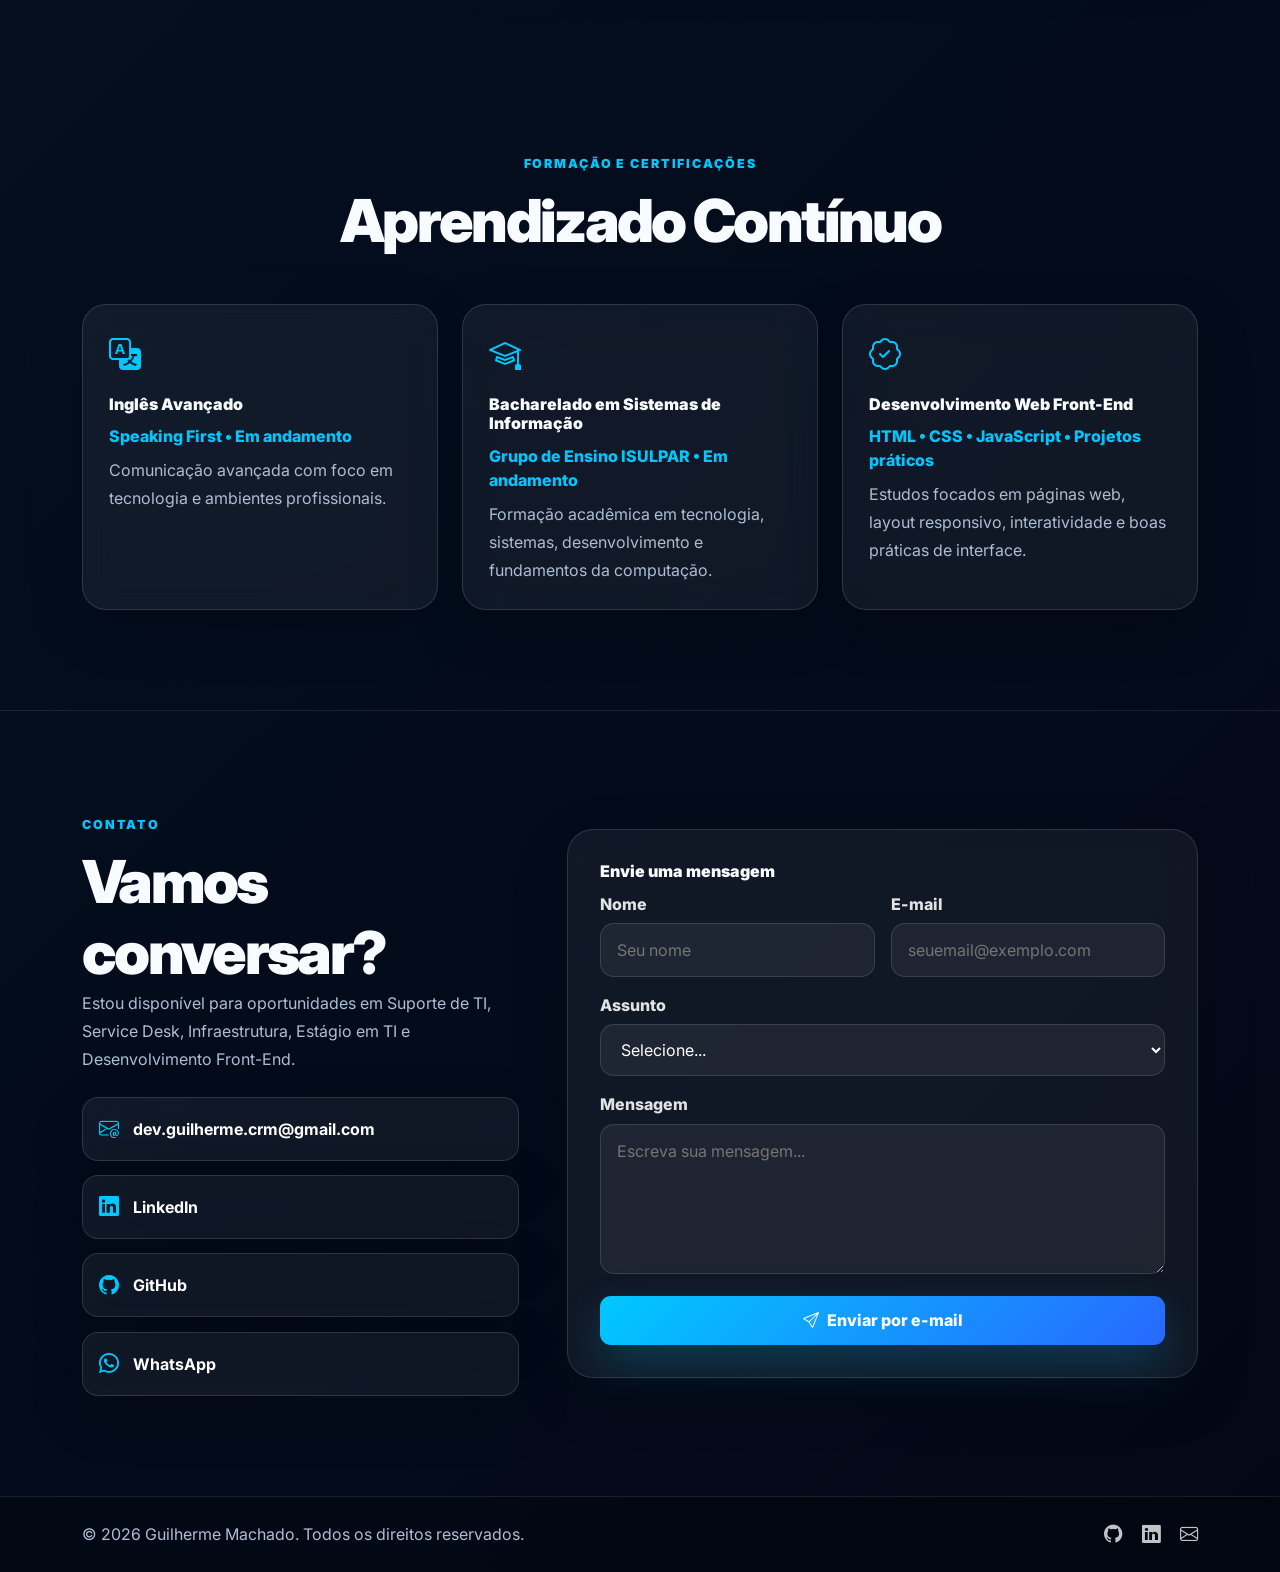
==== commit d79591ce: "Add files via upload" ====
--- a/pt-br.html
+++ b/pt-br.html
@@ -269,6 +269,17 @@
         </div>
 
         <div class="row g-4" id="projectsGrid">
+          <div class="col-md-6 col-lg-4 project-item reveal" data-category="app">
+            <article class="project-card">
+              <div class="project-icon"><i class="bi bi-scissors"></i></div>
+              <span>Web App</span>
+              <h3>Barbearia Nutella</h3>
+              <p>Site moderno para barbearia, com apresentação de serviços, profissionais, produtos, navegação responsiva e integração com Firebase para uso real.</p>
+              <div class="tags"><b>HTML</b><b>CSS</b><b>JavaScript</b><b>Firebase</b></div>
+              <div class="links"><a href="https://barbearia-nutella.web.app" target="_blank" rel="noopener">Ver Projeto</a></div>
+            </article>
+          </div>
+
           <div class="col-md-6 col-lg-4 project-item reveal" data-category="landing">
             <article class="project-card">
               <div class="project-icon"><i class="bi bi-tools"></i></div>
